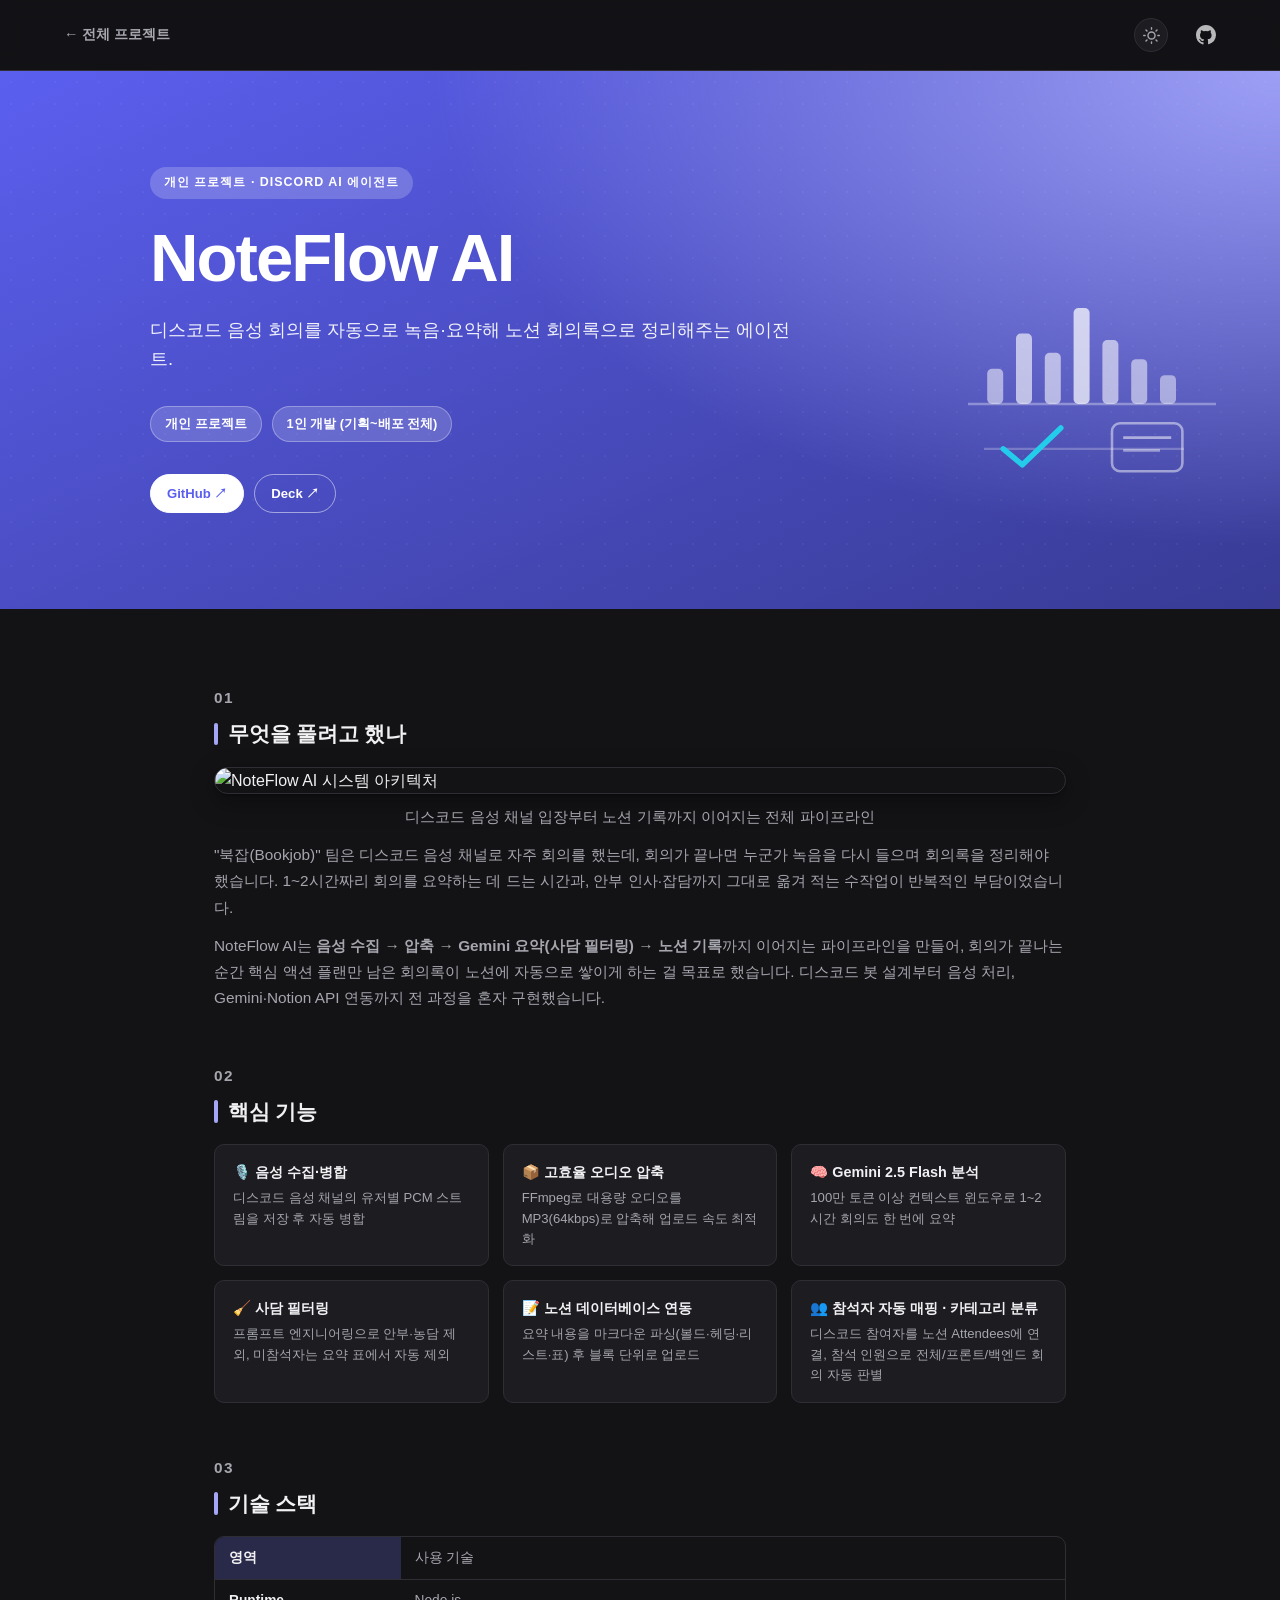
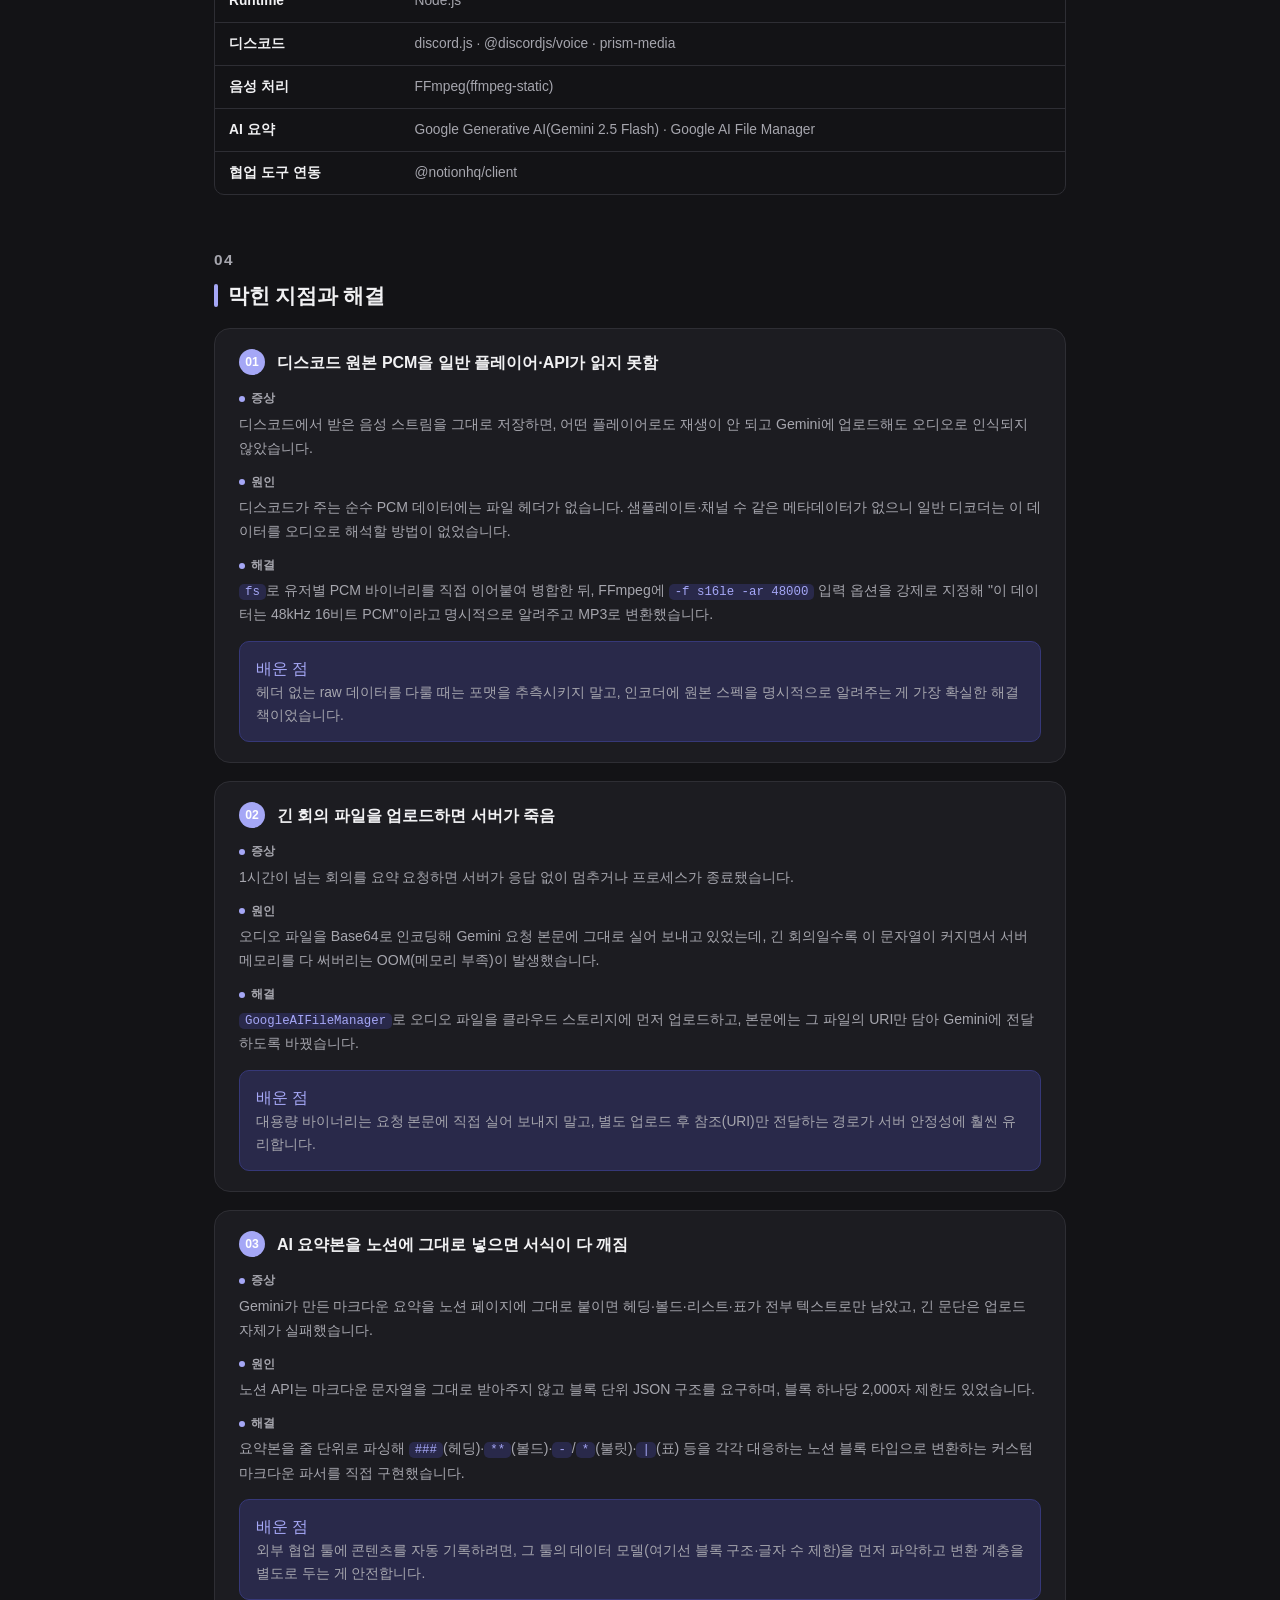
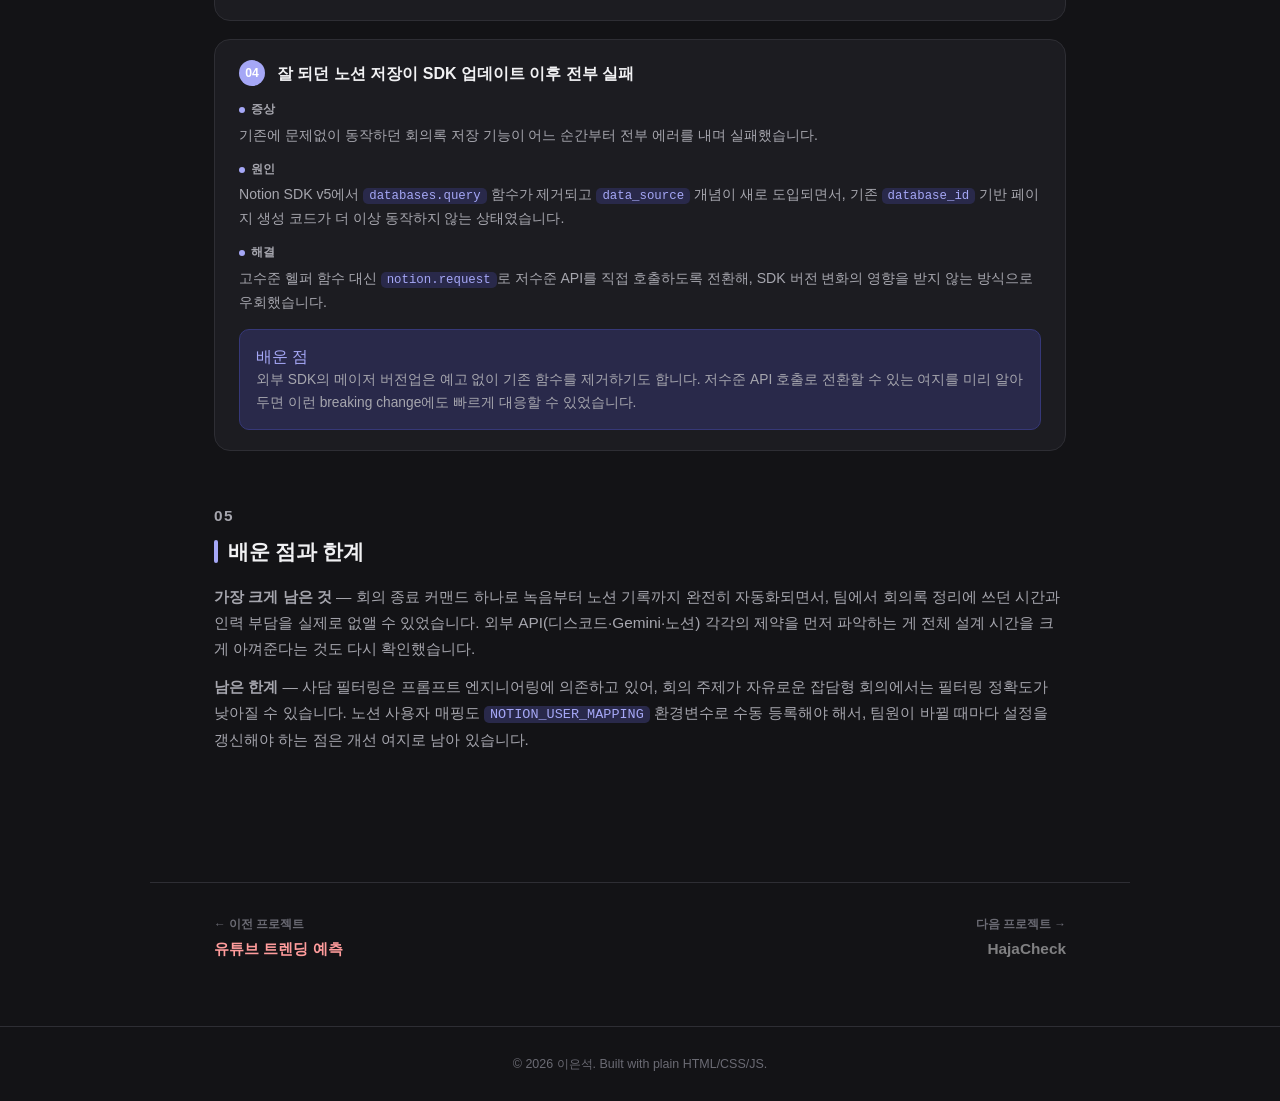
==== projects/bj-meeting-agent.html @ 5c8ca01c "feat: NoteFlow AI(BJ-Meeting-Agent) 개인 프로젝트 카드·상세페이지 추가 - projects/bj-meeting-agent.html 신규: 문제정의→핵심" ====
<!DOCTYPE html>
<html lang="ko">
<head>
<meta charset="UTF-8">
<meta name="viewport" content="width=device-width, initial-scale=1.0">
<title>NoteFlow AI · 이은석 포트폴리오</title>
<link rel="icon" href="../favicon.ico" sizes="any">
<link rel="icon" type="image/png" sizes="32x32" href="../favicon-32x32.png">
<link rel="apple-touch-icon" href="../apple-touch-icon.png">
<link rel="stylesheet" href="../style.css">
<script>(function(){try{if(localStorage.getItem('theme')!=='light')document.documentElement.setAttribute('data-theme','dark');}catch(e){document.documentElement.setAttribute('data-theme','dark');}})();</script>
</head>
<body style="--proj:#5B5FEF">

<nav class="nav">
  <a href="../index.html#projects" class="nav__back">← 전체 프로젝트</a>
  <div class="nav__links">
    <button class="theme-toggle" id="themeToggle" type="button" aria-label="다크모드 전환">
      <svg class="icon-moon" width="17" height="17" viewBox="0 0 24 24" fill="none" stroke="currentColor" stroke-width="2" stroke-linecap="round" stroke-linejoin="round"><path d="M21 12.79A9 9 0 1 1 11.21 3 7 7 0 0 0 21 12.79z"/></svg>
      <svg class="icon-sun" width="17" height="17" viewBox="0 0 24 24" fill="none" stroke="currentColor" stroke-width="2" stroke-linecap="round" stroke-linejoin="round"><circle cx="12" cy="12" r="5"/><path d="M12 1v2M12 21v2M4.22 4.22l1.42 1.42M18.36 18.36l1.42 1.42M1 12h2M21 12h2M4.22 19.78l1.42-1.42M18.36 5.64l1.42-1.42"/></svg>
    </button>
    <a href="https://github.com/EunSeok-222/BJ-Meeting-Agent" target="_blank" rel="noopener" class="nav__gh" aria-label="GitHub">
      <svg width="20" height="20" viewBox="0 0 16 16" fill="currentColor"><path d="M8 0C3.58 0 0 3.58 0 8a8 8 0 0 0 5.47 7.59c.4.08.55-.17.55-.38l-.01-1.49c-2.01.44-2.43-.97-2.43-.97-.33-.83-.8-1.05-.8-1.05-.66-.45.05-.44.05-.44.73.05 1.11.75 1.11.75.64 1.1 1.68.78 2.09.6.07-.47.25-.78.46-.96-1.6-.18-3.29-.8-3.29-3.56 0-.79.28-1.43.75-1.94-.08-.18-.32-.92.07-1.92 0 0 .61-.2 2 .74a6.9 6.9 0 0 1 3.64 0c1.39-.94 2-.74 2-.74.39 1 .15 1.74.07 1.92.47.51.75 1.15.75 1.94 0 2.77-1.69 3.38-3.3 3.56.26.22.49.66.49 1.33l-.01 1.97c0 .21.15.46.55.38A8 8 0 0 0 16 8c0-4.42-3.58-8-8-8Z"/></svg>
    </a>
  </div>
</nav>

<header class="detail-hero">
  <div class="hero-motion" aria-hidden="true">
    <svg viewBox="0 0 200 200" width="100%" height="100%" fill="none">
      <line x1="30" y1="140" x2="185" y2="140" stroke="rgba(255,255,255,.35)" stroke-width="1.6" class="hm-fade" style="--d:.1s"/>
      <rect x="42" y="118" width="10" height="22" rx="3" fill="rgba(255,255,255,.55)" class="hm-grow" style="--d:.2s"/>
      <rect x="60" y="96" width="10" height="44" rx="3" fill="rgba(255,255,255,.65)" class="hm-grow" style="--d:.35s"/>
      <rect x="78" y="108" width="10" height="32" rx="3" fill="rgba(255,255,255,.6)" class="hm-grow" style="--d:.5s"/>
      <rect x="96" y="80" width="10" height="60" rx="3" fill="rgba(255,255,255,.75)" class="hm-grow" style="--d:.65s"/>
      <rect x="114" y="100" width="10" height="40" rx="3" fill="rgba(255,255,255,.6)" class="hm-grow" style="--d:.8s"/>
      <rect x="132" y="112" width="10" height="28" rx="3" fill="rgba(255,255,255,.55)" class="hm-grow" style="--d:.95s"/>
      <rect x="150" y="122" width="10" height="18" rx="3" fill="rgba(255,255,255,.5)" class="hm-grow" style="--d:1.1s"/>
      <path d="M40,168 L165,168" stroke="rgba(255,255,255,.25)" stroke-width="1.4" class="hm-draw" style="--len:130;--d:1.5s"/>
      <path d="M52,168 L64,178 L88,155" stroke="#22D3EE" stroke-width="3.4" stroke-linecap="round" stroke-linejoin="round" fill="none" class="hm-draw" style="--len:70;--d:1.9s"/>
      <rect x="120" y="152" width="44" height="30" rx="5" stroke="rgba(255,255,255,.5)" stroke-width="1.6" class="hm-pop" style="--d:2.4s"/>
      <line x1="127" y1="161" x2="157" y2="161" stroke="rgba(255,255,255,.55)" stroke-width="1.6" class="hm-pop" style="--d:2.6s"/>
      <line x1="127" y1="169" x2="150" y2="169" stroke="rgba(255,255,255,.45)" stroke-width="1.6" class="hm-pop" style="--d:2.8s"/>
    </svg>
  </div>
  <div class="detail-hero__inner">
    <span class="detail-hero__tag">개인 프로젝트 · Discord AI 에이전트</span>
    <h1 class="detail-hero__title">NoteFlow AI</h1>
    <p class="detail-hero__lead">디스코드 음성 회의를 자동으로 녹음·요약해 노션 회의록으로 정리해주는 에이전트.</p>
    <div class="detail-hero__meta">
      <span class="meta-pill">개인 프로젝트</span>
      <span class="meta-pill">1인 개발 (기획~배포 전체)</span>
    </div>
    <div class="detail-hero__links">
      <a href="https://github.com/EunSeok-222/BJ-Meeting-Agent" target="_blank" rel="noopener" class="btn btn--on-hero">GitHub ↗</a>
      <a href="https://eunseok-222.github.io/BJ-Meeting-Agent/presentation/" target="_blank" rel="noopener" class="btn btn--on-hero-ghost">Deck ↗</a>
    </div>
  </div>
</header>

<main class="detail">

  <div class="detail__block">
    <p class="detail__eyebrow">01</p>
    <h2>무엇을 풀려고 했나</h2>
    <img src="https://github.com/user-attachments/assets/795e7672-fcff-4942-98da-d78592d10fd8" alt="NoteFlow AI 시스템 아키텍처" class="shot">
    <p class="shot-caption">디스코드 음성 채널 입장부터 노션 기록까지 이어지는 전체 파이프라인</p>
    <p>"북잡(Bookjob)" 팀은 디스코드 음성 채널로 자주 회의를 했는데, 회의가 끝나면 누군가 녹음을 다시 들으며 회의록을 정리해야 했습니다. 1~2시간짜리 회의를 요약하는 데 드는 시간과, 안부 인사·잡담까지 그대로 옮겨 적는 수작업이 반복적인 부담이었습니다.</p>
    <p>NoteFlow AI는 <strong>음성 수집 → 압축 → Gemini 요약(사담 필터링) → 노션 기록</strong>까지 이어지는 파이프라인을 만들어, 회의가 끝나는 순간 핵심 액션 플랜만 남은 회의록이 노션에 자동으로 쌓이게 하는 걸 목표로 했습니다. 디스코드 봇 설계부터 음성 처리, Gemini·Notion API 연동까지 전 과정을 혼자 구현했습니다.</p>
  </div>

  <div class="detail__block">
    <p class="detail__eyebrow">02</p>
    <h2>핵심 기능</h2>
    <div class="feature-grid">
      <div class="feature-item">
        <div class="f-title">🎙️ 음성 수집·병합</div>
        <div class="f-desc">디스코드 음성 채널의 유저별 PCM 스트림을 저장 후 자동 병합</div>
      </div>
      <div class="feature-item">
        <div class="f-title">📦 고효율 오디오 압축</div>
        <div class="f-desc">FFmpeg로 대용량 오디오를 MP3(64kbps)로 압축해 업로드 속도 최적화</div>
      </div>
      <div class="feature-item">
        <div class="f-title">🧠 Gemini 2.5 Flash 분석</div>
        <div class="f-desc">100만 토큰 이상 컨텍스트 윈도우로 1~2시간 회의도 한 번에 요약</div>
      </div>
      <div class="feature-item">
        <div class="f-title">🧹 사담 필터링</div>
        <div class="f-desc">프롬프트 엔지니어링으로 안부·농담 제외, 미참석자는 요약 표에서 자동 제외</div>
      </div>
      <div class="feature-item">
        <div class="f-title">📝 노션 데이터베이스 연동</div>
        <div class="f-desc">요약 내용을 마크다운 파싱(볼드·헤딩·리스트·표) 후 블록 단위로 업로드</div>
      </div>
      <div class="feature-item">
        <div class="f-title">👥 참석자 자동 매핑 · 카테고리 분류</div>
        <div class="f-desc">디스코드 참여자를 노션 Attendees에 연결, 참석 인원으로 전체/프론트/백엔드 회의 자동 판별</div>
      </div>
    </div>
  </div>

  <div class="detail__block">
    <p class="detail__eyebrow">03</p>
    <h2>기술 스택</h2>
    <div class="detail-table-wrap">
      <table class="detail-table">
        <tr><th>영역</th><td>사용 기술</td></tr>
        <tr><td>Runtime</td><td>Node.js</td></tr>
        <tr><td>디스코드</td><td>discord.js · @discordjs/voice · prism-media</td></tr>
        <tr><td>음성 처리</td><td>FFmpeg(ffmpeg-static)</td></tr>
        <tr><td>AI 요약</td><td>Google Generative AI(Gemini 2.5 Flash) · Google AI File Manager</td></tr>
        <tr><td>협업 도구 연동</td><td>@notionhq/client</td></tr>
      </table>
    </div>
  </div>

  <div class="detail__block">
    <p class="detail__eyebrow">04</p>
    <h2>막힌 지점과 해결</h2>
    <div class="tc2-list">
      <div class="tc2-card">
        <div class="tc2-head"><span class="tc2-num">01</span><span class="tc2-title">디스코드 원본 PCM을 일반 플레이어·API가 읽지 못함</span></div>
        <div class="tc2-sec">
          <div class="tc2-label">증상</div>
          <p>디스코드에서 받은 음성 스트림을 그대로 저장하면, 어떤 플레이어로도 재생이 안 되고 Gemini에 업로드해도 오디오로 인식되지 않았습니다.</p>
        </div>
        <div class="tc2-sec">
          <div class="tc2-label">원인</div>
          <p>디스코드가 주는 순수 PCM 데이터에는 파일 헤더가 없습니다. 샘플레이트·채널 수 같은 메타데이터가 없으니 일반 디코더는 이 데이터를 오디오로 해석할 방법이 없었습니다.</p>
        </div>
        <div class="tc2-sec">
          <div class="tc2-label">해결</div>
          <p><code>fs</code>로 유저별 PCM 바이너리를 직접 이어붙여 병합한 뒤, FFmpeg에 <code>-f s16le -ar 48000</code> 입력 옵션을 강제로 지정해 "이 데이터는 48kHz 16비트 PCM"이라고 명시적으로 알려주고 MP3로 변환했습니다.</p>
        </div>
        <div class="tc2-learned">
          <div class="tc2-label">배운 점</div>
          <p>헤더 없는 raw 데이터를 다룰 때는 포맷을 추측시키지 말고, 인코더에 원본 스펙을 명시적으로 알려주는 게 가장 확실한 해결책이었습니다.</p>
        </div>
      </div>

      <div class="tc2-card">
        <div class="tc2-head"><span class="tc2-num">02</span><span class="tc2-title">긴 회의 파일을 업로드하면 서버가 죽음</span></div>
        <div class="tc2-sec">
          <div class="tc2-label">증상</div>
          <p>1시간이 넘는 회의를 요약 요청하면 서버가 응답 없이 멈추거나 프로세스가 종료됐습니다.</p>
        </div>
        <div class="tc2-sec">
          <div class="tc2-label">원인</div>
          <p>오디오 파일을 Base64로 인코딩해 Gemini 요청 본문에 그대로 실어 보내고 있었는데, 긴 회의일수록 이 문자열이 커지면서 서버 메모리를 다 써버리는 OOM(메모리 부족)이 발생했습니다.</p>
        </div>
        <div class="tc2-sec">
          <div class="tc2-label">해결</div>
          <p><code>GoogleAIFileManager</code>로 오디오 파일을 클라우드 스토리지에 먼저 업로드하고, 본문에는 그 파일의 URI만 담아 Gemini에 전달하도록 바꿨습니다.</p>
        </div>
        <div class="tc2-learned">
          <div class="tc2-label">배운 점</div>
          <p>대용량 바이너리는 요청 본문에 직접 실어 보내지 말고, 별도 업로드 후 참조(URI)만 전달하는 경로가 서버 안정성에 훨씬 유리합니다.</p>
        </div>
      </div>

      <div class="tc2-card">
        <div class="tc2-head"><span class="tc2-num">03</span><span class="tc2-title">AI 요약본을 노션에 그대로 넣으면 서식이 다 깨짐</span></div>
        <div class="tc2-sec">
          <div class="tc2-label">증상</div>
          <p>Gemini가 만든 마크다운 요약을 노션 페이지에 그대로 붙이면 헤딩·볼드·리스트·표가 전부 텍스트로만 남았고, 긴 문단은 업로드 자체가 실패했습니다.</p>
        </div>
        <div class="tc2-sec">
          <div class="tc2-label">원인</div>
          <p>노션 API는 마크다운 문자열을 그대로 받아주지 않고 블록 단위 JSON 구조를 요구하며, 블록 하나당 2,000자 제한도 있었습니다.</p>
        </div>
        <div class="tc2-sec">
          <div class="tc2-label">해결</div>
          <p>요약본을 줄 단위로 파싱해 <code>###</code>(헤딩)·<code>**</code>(볼드)·<code>-</code>/<code>*</code>(불릿)·<code>|</code>(표) 등을 각각 대응하는 노션 블록 타입으로 변환하는 커스텀 마크다운 파서를 직접 구현했습니다.</p>
        </div>
        <div class="tc2-learned">
          <div class="tc2-label">배운 점</div>
          <p>외부 협업 툴에 콘텐츠를 자동 기록하려면, 그 툴의 데이터 모델(여기선 블록 구조·글자 수 제한)을 먼저 파악하고 변환 계층을 별도로 두는 게 안전합니다.</p>
        </div>
      </div>

      <div class="tc2-card">
        <div class="tc2-head"><span class="tc2-num">04</span><span class="tc2-title">잘 되던 노션 저장이 SDK 업데이트 이후 전부 실패</span></div>
        <div class="tc2-sec">
          <div class="tc2-label">증상</div>
          <p>기존에 문제없이 동작하던 회의록 저장 기능이 어느 순간부터 전부 에러를 내며 실패했습니다.</p>
        </div>
        <div class="tc2-sec">
          <div class="tc2-label">원인</div>
          <p>Notion SDK v5에서 <code>databases.query</code> 함수가 제거되고 <code>data_source</code> 개념이 새로 도입되면서, 기존 <code>database_id</code> 기반 페이지 생성 코드가 더 이상 동작하지 않는 상태였습니다.</p>
        </div>
        <div class="tc2-sec">
          <div class="tc2-label">해결</div>
          <p>고수준 헬퍼 함수 대신 <code>notion.request</code>로 저수준 API를 직접 호출하도록 전환해, SDK 버전 변화의 영향을 받지 않는 방식으로 우회했습니다.</p>
        </div>
        <div class="tc2-learned">
          <div class="tc2-label">배운 점</div>
          <p>외부 SDK의 메이저 버전업은 예고 없이 기존 함수를 제거하기도 합니다. 저수준 API 호출로 전환할 수 있는 여지를 미리 알아두면 이런 breaking change에도 빠르게 대응할 수 있었습니다.</p>
        </div>
      </div>
    </div>
  </div>

  <div class="detail__block">
    <p class="detail__eyebrow">05</p>
    <h2>배운 점과 한계</h2>
    <p><strong>가장 크게 남은 것</strong> — 회의 종료 커맨드 하나로 녹음부터 노션 기록까지 완전히 자동화되면서, 팀에서 회의록 정리에 쓰던 시간과 인력 부담을 실제로 없앨 수 있었습니다. 외부 API(디스코드·Gemini·노션) 각각의 제약을 먼저 파악하는 게 전체 설계 시간을 크게 아껴준다는 것도 다시 확인했습니다.</p>
    <p><strong>남은 한계</strong> — 사담 필터링은 프롬프트 엔지니어링에 의존하고 있어, 회의 주제가 자유로운 잡담형 회의에서는 필터링 정확도가 낮아질 수 있습니다. 노션 사용자 매핑도 <code>NOTION_USER_MAPPING</code> 환경변수로 수동 등록해야 해서, 팀원이 바뀔 때마다 설정을 갱신해야 하는 점은 개선 여지로 남아 있습니다.</p>
  </div>

</main>

<nav class="detail-nav">
  <a href="youtube-trend.html" class="detail-nav__side" style="--proj:#FF4B4B">
    <span class="detail-nav__label">← 이전 프로젝트</span>
    <span class="detail-nav__title">유튜브 트렌딩 예측</span>
  </a>
  <a href="hajacheck.html" class="detail-nav__side next" style="--proj:#18181B">
    <span class="detail-nav__label">다음 프로젝트 →</span>
    <span class="detail-nav__title">HajaCheck</span>
  </a>
</nav>

<footer class="footer">
  <p>© 2026 이은석. Built with plain HTML/CSS/JS.</p>
</footer>

<script src="../script.js"></script>
</body>
</html>
---- style.css ----
@import url('https://fonts.googleapis.com/css2?family=Pretendard:wght@400;500;600;700;800;900&display=swap');

:root {
  --bg: #FAFAFA;
  --panel: #FFFFFF;
  --border: #E4E4E7;
  --ink: #18181B;
  --ink-soft: #52525B;
  --ink-faint: #A1A1AA;
  --accent: #3B5BFF;
  --accent-hover: #2A45DB;
  --accent-soft: #EEF1FF;
  --chip-bg: #F1F1F3;
  --nav-bg: rgba(250,250,250,.82);
  --radius-lg: 20px;
  --radius-md: 16px;
  --radius-sm: 10px;
  --shadow: 0 1px 2px rgba(24,24,27,.04), 0 8px 24px rgba(24,24,27,.05);
}

:root[data-theme="dark"] {
  --bg: #131316;
  --panel: #1C1C21;
  --border: #2E2E34;
  --ink: #F1F1F3;
  --ink-soft: #A6A6AE;
  --ink-faint: #6B6B74;
  --accent: #7C93FF;
  --accent-hover: #94A6FF;
  --accent-soft: #22273F;
  --chip-bg: #26262D;
  --nav-bg: rgba(19,19,22,.82);
  --shadow: 0 1px 2px rgba(0,0,0,.3), 0 8px 24px rgba(0,0,0,.35);
}

* { box-sizing: border-box; margin: 0; padding: 0; }

html { scroll-behavior: smooth; }

body {
  background: var(--bg);
  color: var(--ink);
  font-family: 'Pretendard', -apple-system, BlinkMacSystemFont, 'Segoe UI', sans-serif;
  line-height: 1.6;
  -webkit-font-smoothing: antialiased;
  --proj-text: var(--proj, var(--accent));
  --proj-tint-bg: color-mix(in srgb, var(--proj, var(--accent)) 8%, white);
  --proj-tint-border: color-mix(in srgb, var(--proj, var(--accent)) 22%, white);
}
:root[data-theme="dark"] body {
  --proj-text: color-mix(in srgb, var(--proj, var(--accent)) 55%, white);
  --proj-tint-bg: color-mix(in srgb, var(--proj, var(--accent)) 20%, var(--panel));
  --proj-tint-border: color-mix(in srgb, var(--proj, var(--accent)) 42%, var(--panel));
}

a { color: inherit; text-decoration: none; }

/* ── Nav ── */
.nav {
  position: sticky; top: 0; z-index: 50;
  display: flex; align-items: center; justify-content: space-between;
  padding: 18px clamp(20px, 6vw, 64px);
  background: var(--nav-bg);
  backdrop-filter: blur(10px);
  border-bottom: 1px solid var(--border);
}
.nav__brand { font-weight: 700; font-size: 1.05rem; letter-spacing: -0.01em; display: flex; align-items: center; gap: 8px; }
.nav__brand::before { content: ''; width: 8px; height: 8px; border-radius: 50%; background: var(--accent); display: inline-block; }
.nav__links { display: flex; align-items: center; gap: 28px; }
.nav__links a:not(.nav__gh) { font-size: .92rem; color: var(--ink-soft); font-weight: 500; transition: color .15s; }
.nav__links a:not(.nav__gh):hover { color: var(--accent); }
.nav__gh { display: flex; color: var(--ink); opacity: .75; transition: opacity .15s, color .15s; }
.theme-toggle {
  display: flex; align-items: center; justify-content: center;
  width: 34px; height: 34px; border-radius: 50%;
  border: 1px solid var(--border); background: var(--panel); color: var(--ink-soft);
  cursor: pointer; transition: background .15s, color .15s, border-color .15s;
}
.theme-toggle:hover { color: var(--accent); border-color: var(--accent); }
.theme-toggle .icon-moon { display: block; }
.theme-toggle .icon-sun { display: none; }
:root[data-theme="dark"] .theme-toggle .icon-moon { display: none; }
:root[data-theme="dark"] .theme-toggle .icon-sun { display: block; }
.nav__gh:hover { opacity: 1; color: var(--accent); }
.nav__back { display: flex; align-items: center; gap: 6px; font-size: .9rem; font-weight: 600; color: var(--ink-soft); transition: color .15s; }
.nav__back:hover { color: var(--proj-text); }

/* ── Hero ── */
.hero {
  max-width: 1200px;
  margin: 0 auto;
  padding: clamp(64px, 12vw, 128px) clamp(20px, 6vw, 64px) 72px;
}
.hero__eyebrow {
  font-size: .82rem; font-weight: 700; letter-spacing: .14em; text-transform: uppercase;
  color: var(--accent); margin-bottom: 18px;
}
.hero__title {
  font-size: clamp(2.2rem, 6vw, 3.6rem);
  font-weight: 900; letter-spacing: -0.03em; line-height: 1.18;
  margin-bottom: 26px;
}
.hero__title .accent { color: var(--accent); }
.hero__lead {
  font-size: clamp(.98rem, 1.6vw, 1.08rem);
  color: var(--ink-soft);
  max-width: 640px;
  margin-bottom: 28px;
}

.badge {
  display: inline-flex; align-items: center;
  font-size: .84rem; font-weight: 700;
  padding: 7px 14px; border-radius: 999px;
  border: 1px solid var(--accent-soft);
  background: var(--accent-soft);
  color: var(--accent-hover);
  margin-right: 8px; margin-bottom: 8px;
}

.hero__badges { margin-bottom: 22px; }

/* ── Stat bar ── */
.stats-bar {
  max-width: 1200px;
  margin: 0 auto;
  padding: 0 clamp(20px, 6vw, 64px) 64px;
  display: grid;
  grid-template-columns: repeat(auto-fit, minmax(160px, 1fr));
  border-top: 1px solid var(--border);
}
.stats-bar__item {
  padding: 22px 20px 0 0;
  border-left: 1px solid var(--border);
  padding-left: 20px;
}
.stats-bar__item:first-child { border-left: none; padding-left: 0; }
.stats-bar__num { font-size: clamp(1.5rem, 3vw, 1.9rem); font-weight: 900; letter-spacing: -0.02em; color: var(--ink); }
.stats-bar__label { font-size: .82rem; color: var(--ink-soft); margin-top: 2px; }

/* ── Categorized tech stack (About) ── */
.stack-groups { display: flex; flex-direction: column; gap: 18px; }
.stack-group { display: flex; gap: 18px; align-items: baseline; flex-wrap: wrap; }
.stack-group__label {
  flex: 0 0 120px;
  font-size: .84rem; font-weight: 700; color: var(--ink);
}
.stack-group__chips { display: flex; flex-wrap: wrap; gap: 8px; flex: 1; }

.hero__stack { display: flex; flex-wrap: wrap; gap: 8px; }
.chip {
  font-size: .8rem; font-weight: 500; color: var(--ink-soft);
  padding: 6px 12px; border-radius: 999px;
  background: var(--chip-bg); border: 1px solid transparent;
  transition: background .15s, color .15s;
}
.chip:hover { background: var(--accent-soft); color: var(--accent-hover); }
.chip--sm { font-size: .74rem; padding: 5px 10px; }

/* ── Sections ── */
.section {
  max-width: 1200px;
  margin: 0 auto;
  padding: 56px clamp(20px, 6vw, 64px);
}
.section__title {
  font-size: clamp(1.5rem, 3vw, 1.9rem);
  font-weight: 800; letter-spacing: -0.02em;
  margin-bottom: 10px;
  position: relative; padding-left: 16px;
}
.section__title::before {
  content: ''; position: absolute; left: 0; top: .18em; bottom: .18em;
  width: 4px; border-radius: 4px; background: var(--accent);
}
.section__desc {
  color: var(--ink-soft); font-size: .96rem;
  max-width: 620px; margin-bottom: 32px;
}

/* ── Project flip cards (index) ── */
.cards {
  display: grid;
  grid-template-columns: repeat(auto-fit, minmax(280px, 1fr));
  gap: 22px;
}

.card-tilt {
  --proj: var(--accent);
  perspective: 1200px;
  opacity: 0; transform: translateY(14px);
  transition: opacity .5s ease, transform .5s ease;
}
.card-tilt.is-visible { opacity: 1; transform: translateY(0); }
.card-tilt.is-opening { visibility: hidden; }

.card-flip {
  position: relative;
  height: 380px;
  cursor: pointer;
  border-radius: var(--radius-md);
  overflow: hidden;
  border: 1px solid var(--border);
  transform: rotateX(var(--ry, 0deg)) rotateY(var(--rx, 0deg));
  transition: transform .15s ease-out, box-shadow .2s ease;
  box-shadow: var(--shadow);
  display: flex; flex-direction: column; justify-content: space-between;
  padding: 18px 20px;
  color: #fff;
  background: color-mix(in srgb, var(--proj) 30%, black);
}
.card-flip:hover, .card-flip:focus-visible {
  transform: rotateX(var(--ry, 0deg)) rotateY(var(--rx, 0deg)) translateY(-10px) scale(1.03);
  border-color: color-mix(in srgb, var(--proj) 60%, transparent);
  box-shadow: 0 10px 20px color-mix(in srgb, var(--proj) 26%, transparent), 0 32px 56px color-mix(in srgb, var(--proj) 24%, transparent);
  outline: none;
}
:root[data-theme="dark"] .card-flip:hover,
:root[data-theme="dark"] .card-flip:focus-visible {
  border-color: color-mix(in srgb, var(--proj) 55%, white);
  box-shadow: 0 10px 24px color-mix(in srgb, var(--proj) 45%, white 15%), 0 32px 64px color-mix(in srgb, var(--proj) 35%, white 10%);
}
.card-flip .front-img {
  position: absolute; inset: 0;
  background-size: cover; background-position: center;
  transition: transform .5s ease;
  z-index: 0;
}
.card-flip:hover .front-img { transform: scale(1.06); }
.card-flip::before {
  content: '';
  position: absolute; inset: 0;
  background: linear-gradient(190deg, color-mix(in srgb, var(--proj) 55%, transparent) 0%, rgba(0,0,0,.15) 45%, rgba(0,0,0,.78) 100%);
  z-index: 1;
}
.card-flip > * { position: relative; z-index: 2; }

.card__tag {
  align-self: flex-end;
  font-size: .72rem; font-weight: 700; letter-spacing: .04em;
  background: rgba(255,255,255,.22);
  padding: 4px 10px; border-radius: 999px;
  backdrop-filter: blur(4px);
}
.card__role-badge {
  position: absolute; left: 20px; top: 18px; z-index: 2;
  font-size: .68rem; font-weight: 600;
  background: rgba(0,0,0,.4);
  color: #fff;
  padding: 4px 10px; border-radius: 999px;
  backdrop-filter: blur(4px);
}
.card-face__bottom h3 { font-size: 1.3rem; font-weight: 800; letter-spacing: -0.01em; margin-bottom: 4px; }
.card-face__bottom p { font-size: .84rem; opacity: .92; line-height: 1.5; }
.card-flip__hint {
  position: absolute; bottom: 14px; right: 16px; z-index: 2;
  font-size: .7rem; font-weight: 600; color: rgba(255,255,255,.85);
  display: flex; align-items: center; gap: 4px;
  opacity: 0; transform: translateY(4px);
  transition: opacity .2s ease, transform .2s ease;
}
.card-flip:hover .card-flip__hint { opacity: 1; transform: translateY(0); }

/* ── Lightbox (card "pulled off the shelf") ── */
.lightbox {
  position: fixed; inset: 0; z-index: 300;
  display: flex; align-items: center; justify-content: center;
  padding: 24px;
  visibility: hidden;
}
.lightbox.is-open { visibility: visible; }
.lightbox__backdrop {
  position: absolute; inset: 0;
  background: rgba(24,24,27,.6);
  backdrop-filter: blur(0px);
  opacity: 0; transition: opacity .45s ease, backdrop-filter .5s ease;
}
.lightbox.is-open .lightbox__backdrop { opacity: 1; backdrop-filter: blur(5px); }

.lightbox__panel {
  position: relative;
  width: min(760px, 100%);
  max-height: 88vh;
  overflow-y: auto;
  background: var(--panel);
  border-radius: 24px;
  box-shadow: 0 30px 80px rgba(0,0,0,.35);
  opacity: 0;
  transition: transform .55s cubic-bezier(.34,1.56,.64,1), opacity .35s ease;
}
.lightbox.is-open .lightbox__panel { opacity: 1; }

.lightbox__close {
  position: absolute; top: 14px; right: 14px; z-index: 3;
  width: 34px; height: 34px; border-radius: 50%;
  background: rgba(0,0,0,.4); color: #fff; border: none;
  font-size: 15px; cursor: pointer;
  display: flex; align-items: center; justify-content: center;
  transition: background .15s;
}
.lightbox__close:hover { background: rgba(0,0,0,.6); }

.lightbox__imgwrap {
  position: relative; height: 300px;
  overflow: hidden; border-radius: 24px 24px 0 0;
  background: #111;
}
@keyframes lbImgSettle {
  from { clip-path: inset(0 0 0 0); filter: brightness(1.5) saturate(1.3); }
  60%  { filter: brightness(1.05) saturate(1.05); }
  to   { filter: brightness(1) saturate(1); }
}
.lightbox.is-open .lightbox__imgwrap { animation: lbImgSettle .7s ease-out .05s backwards; }
@keyframes lbImgZoom {
  from { transform: scale(1.18); }
  to   { transform: scale(1); }
}
.lightbox.is-open .lightbox__img { animation: lbImgZoom .8s cubic-bezier(.22,.8,.25,1) backwards; }
.lightbox__img {
  position: absolute; inset: -24px;
  background-size: cover; background-position: center;
  transition: transform .12s ease-out;
}
.lightbox__img-overlay {
  position: absolute; inset: 0;
  background: linear-gradient(190deg, color-mix(in srgb, var(--proj) 45%, transparent) 0%, rgba(0,0,0,.1) 40%, rgba(0,0,0,.75) 100%);
  display: flex; flex-direction: column; justify-content: flex-end;
  padding: 20px 26px; color: #fff;
}
.lightbox__img-overlay h3 { font-size: 1.6rem; font-weight: 800; letter-spacing: -0.01em; margin: 6px 0 3px; }
.lightbox__img-overlay p { font-size: .9rem; opacity: .92; }

@keyframes lbRise {
  from { opacity: 0; transform: translateY(14px); }
  to   { opacity: 1; transform: translateY(0); }
}
.lightbox__img-overlay > * { opacity: 0; }
.lightbox.is-open .lightbox__img-overlay > * {
  animation: lbRise .5s cubic-bezier(.2,.7,.2,1) forwards;
}
.lightbox.is-open .lightbox__img-overlay > *:nth-child(1) { animation-delay: .18s; }
.lightbox.is-open .lightbox__img-overlay > *:nth-child(2) { animation-delay: .24s; }
.lightbox.is-open .lightbox__img-overlay > *:nth-child(3) { animation-delay: .3s; }

.lightbox__body { padding: 24px 28px 30px; display: flex; flex-direction: column; gap: 14px; }
.lightbox__body > * { opacity: 0; }
.lightbox.is-open .lightbox__body > * {
  animation: lbRise .5s cubic-bezier(.2,.7,.2,1) forwards;
}
.lightbox.is-open .lightbox__body > *:nth-child(1) { animation-delay: .32s; }
.lightbox.is-open .lightbox__body > *:nth-child(2) { animation-delay: .37s; }
.lightbox.is-open .lightbox__body > *:nth-child(3) { animation-delay: .42s; }
.lightbox.is-open .lightbox__body > *:nth-child(4) { animation-delay: .47s; }
.lightbox.is-open .lightbox__body > *:nth-child(5) { animation-delay: .52s; }
.lightbox__body .detail-hero__meta { display: flex; flex-wrap: wrap; gap: 8px; }
.lightbox__body .meta-pill {
  font-size: .78rem; font-weight: 600; color: var(--ink-soft);
  background: var(--chip-bg); border: 1px solid var(--border);
  padding: 6px 12px; border-radius: 999px;
}
.lightbox__body .lightbox__desc { font-size: .92rem; color: var(--ink-soft); line-height: 1.7; }
.lightbox__body .card__role-line { font-size: .9rem; color: var(--ink-soft); line-height: 1.6; }
.lightbox__body .card__role-line strong { color: var(--ink); }
.lightbox__body .card__stack { display: flex; flex-wrap: wrap; gap: 6px; }
.lightbox__body .btn--primary {
  align-self: flex-start; margin-top: 4px;
  background: color-mix(in srgb, var(--proj) 80%, black 8%);
  border-color: color-mix(in srgb, var(--proj) 80%, black 8%);
  color: #fff;
}
.lightbox__body .btn--primary:hover {
  background: color-mix(in srgb, var(--proj) 65%, black 20%);
  border-color: color-mix(in srgb, var(--proj) 65%, black 20%);
}

@media (max-width: 640px) {
  .lightbox__imgwrap { height: 200px; }
  .lightbox__body { padding: 20px; }
}

/* ── Buttons ── */
.btn {
  display: inline-flex; align-items: center; justify-content: center;
  font-size: .82rem; font-weight: 600;
  padding: 8px 16px; border-radius: 999px;
  cursor: pointer; border: 1px solid transparent;
  transition: background .15s, border-color .15s, color .15s;
}
.btn--ghost {
  border-color: var(--border); color: var(--ink);
  background: transparent;
}
.btn--ghost:hover { background: var(--accent); color: #fff; border-color: var(--accent); }

.btn--primary {
  background: var(--accent); color: #fff; border-color: var(--accent);
}
.btn--primary:hover { background: var(--accent-hover); border-color: var(--accent-hover); }

/* ── Contact ── */
.section--contact { text-align: center; padding-bottom: 100px; }
.section--contact .section__desc { margin-left: auto; margin-right: auto; }
.contact__cta {
  font-size: clamp(1.5rem, 4vw, 2.3rem);
  font-weight: 900; letter-spacing: -0.02em; line-height: 1.35;
  max-width: 600px; margin: 0 auto 14px;
}
.contact__cta .accent { color: var(--accent); }
.contact__email {
  display: inline-block; font-size: clamp(1.3rem, 4vw, 1.9rem);
  font-weight: 800; letter-spacing: -0.02em;
  padding-bottom: 4px; border-bottom: 2px solid var(--accent);
  margin-bottom: 24px; transition: color .15s;
}
.contact__email:hover { color: var(--accent); }
.contact__actions {
  display: flex; justify-content: center; flex-wrap: wrap; gap: 10px;
}
.btn--copy {
  border: 1px solid var(--border); background: var(--panel); color: var(--ink-soft);
}
.btn--copy:hover { border-color: var(--accent); color: var(--accent); }
.btn--copy.is-copied { color: #16A34A; border-color: #16A34A; }

/* ── Footer ── */
.footer {
  text-align: center; padding: 28px;
  font-size: .78rem; color: var(--ink-faint);
  border-top: 1px solid var(--border);
}

/* ══════════════════════════════════════════════
   Project detail pages
   ══════════════════════════════════════════════ */

.detail-hero {
  position: relative;
  padding: clamp(56px, 10vw, 96px) clamp(20px, 6vw, 64px) clamp(64px, 9vw, 96px);
  background:
    radial-gradient(120% 160% at 100% 0%, color-mix(in srgb, var(--proj) 60%, white) 0%, transparent 55%),
    linear-gradient(155deg, var(--proj) 0%, color-mix(in srgb, var(--proj) 62%, black) 100%);
  color: #fff;
  overflow: hidden;
}
.detail-hero::after {
  content: '';
  position: absolute; inset: 0;
  background-image: radial-gradient(rgba(255,255,255,.3) 1px, transparent 1px);
  background-size: 22px 22px;
  opacity: .15; pointer-events: none;
}
.detail-hero__inner { max-width: 980px; margin: 0 auto; position: relative; z-index: 1; }

/* ── 히어로 모션 유틸 (프로젝트별 SVG 연출에서 재사용) ── */
.hero-motion {
  position: absolute; top: 50%; right: clamp(-40px, 4vw, 40px);
  transform: translateY(-50%);
  width: clamp(200px, 26vw, 320px); height: clamp(200px, 26vw, 320px);
  z-index: 0; pointer-events: none; opacity: .95;
}
@media (max-width: 860px) { .hero-motion { display: none; } }

@keyframes hmDraw { to { stroke-dashoffset: 0; } }
@keyframes hmFadeIn { to { opacity: 1; } }
@keyframes hmPop { from { opacity: 0; transform: scale(.75); } to { opacity: 1; transform: scale(1); } }
@keyframes hmRise { from { opacity: 0; transform: translateY(14px); } to { opacity: 1; transform: translateY(0); } }
@keyframes hmSweepAttrY { 0% { y: -10px; opacity: 0; } 8% { opacity: .95; } 92% { opacity: .95; } 100% { y: 200px; opacity: 0; } }
@keyframes hmSweepAttrX { 0% { x: -10px; opacity: 0; } 8% { opacity: .95; } 92% { opacity: .95; } 100% { x: 200px; opacity: 0; } }
@keyframes hmBob { 0%, 100% { transform: translateY(0); } 50% { transform: translateY(-8px); } }
@keyframes hmPulse { 0%, 100% { opacity: .5; transform: scale(1); } 50% { opacity: 1; transform: scale(1.06); } }
@keyframes hmGrow { from { transform: scaleY(0); } to { transform: scaleY(1); } }
@keyframes hmDashFlow { to { stroke-dashoffset: -24; } }

.hm-draw { stroke-dasharray: var(--len, 300); stroke-dashoffset: var(--len, 300); animation: hmDraw 1.6s ease forwards; animation-delay: var(--d, 0s); }
.hm-fade { opacity: 0; animation: hmFadeIn .6s ease forwards; animation-delay: var(--d, 0s); }
.hm-pop  { opacity: 0; animation: hmPop .45s cubic-bezier(.34,1.56,.64,1) forwards; animation-delay: var(--d, 0s); }
.hm-rise { opacity: 0; animation: hmRise .6s ease forwards; animation-delay: var(--d, 0s); }
.hm-bob  { animation: hmBob 3.2s ease-in-out infinite; animation-delay: var(--d, 0s); }
.hm-pulse { animation: hmPulse 2.4s ease-in-out infinite; animation-delay: var(--d, 0s); }
.hm-sweep-y { animation: hmSweepAttrY 2.8s ease-in-out infinite; animation-delay: var(--d, 1.4s); }
.hm-sweep-x { animation: hmSweepAttrX 2.8s ease-in-out infinite; animation-delay: var(--d, 1.4s); }
.hm-grow { transform-origin: bottom; animation: hmGrow .7s cubic-bezier(.2,.8,.25,1) forwards; animation-delay: var(--d, 0s); }
.hm-dashflow { stroke-dasharray: 6 6; animation: hmDashFlow 1s linear infinite; }

@keyframes hmMagSweep { 0% { transform: translateY(-30px); opacity: 0; } 10% { opacity: 1; } 90% { opacity: 1; } 100% { transform: translateY(170px); opacity: 0; } }
.hm-mag-sweep { animation: hmMagSweep 3.4s ease-in-out infinite; animation-delay: var(--d, 1.6s); }

@keyframes hmArc { from { stroke-dashoffset: var(--len, 220); } to { stroke-dashoffset: var(--to, 60); } }
.hm-arc { stroke-dasharray: var(--len, 220); stroke-dashoffset: var(--len, 220); animation: hmArc 1.4s cubic-bezier(.2,.8,.25,1) forwards; animation-delay: var(--d, .3s); }
.detail-hero__tag {
  display: inline-block; font-size: .78rem; font-weight: 700; letter-spacing: .08em; text-transform: uppercase;
  background: rgba(255,255,255,.2); padding: 6px 14px; border-radius: 999px; margin-bottom: 22px;
  backdrop-filter: blur(4px);
}
.detail-hero__title {
  font-size: clamp(2.4rem, 7vw, 4.2rem);
  font-weight: 900; letter-spacing: -0.03em; line-height: 1.1;
  margin-bottom: 20px;
}
.detail-hero__lead {
  font-size: clamp(1rem, 1.8vw, 1.15rem);
  opacity: .92; max-width: 640px; margin-bottom: 32px;
}
.detail-hero__meta {
  display: flex; flex-wrap: wrap; gap: 10px; margin-bottom: 32px;
}
.meta-pill {
  font-size: .8rem; font-weight: 600;
  background: rgba(255,255,255,.16); border: 1px solid rgba(255,255,255,.3);
  padding: 7px 14px; border-radius: 999px;
}
.detail-hero__links { display: flex; flex-wrap: wrap; gap: 10px; }
.btn--on-hero {
  background: #fff; color: var(--proj-ink, var(--proj, var(--ink))); border-color: #fff; font-weight: 700;
}
.btn--on-hero:hover { background: rgba(255,255,255,.88); }
.btn--on-hero-ghost {
  background: transparent; color: #fff; border-color: rgba(255,255,255,.5);
}
.btn--on-hero-ghost:hover { background: rgba(255,255,255,.14); border-color: #fff; }

.detail {
  max-width: 980px; margin: 0 auto;
  padding: clamp(48px, 8vw, 76px) clamp(20px, 6vw, 64px);
}
.detail__block { margin-bottom: 52px; }
.detail__block h2 {
  font-size: 1.3rem; font-weight: 800; letter-spacing: -0.01em;
  margin-bottom: 16px;
  display: flex; align-items: center; gap: 10px;
}
.detail__block h2::before {
  content: ''; width: 4px; height: 1.1em; border-radius: 4px;
  background: var(--proj-text);
}
.detail__block p { color: var(--ink-soft); font-size: .96rem; line-height: 1.7; }
.detail__block p + p { margin-top: 12px; }

.detail-list { list-style: none; display: flex; flex-direction: column; gap: 10px; }
.detail-list li {
  font-size: .93rem; color: var(--ink-soft); line-height: 1.6;
  padding-left: 18px; position: relative;
}
.detail-list li::before {
  content: ''; position: absolute; left: 0; top: .6em;
  width: 6px; height: 6px; border-radius: 50%;
  background: var(--proj-text);
}
.detail-list strong { color: var(--ink); }

.feature-grid { display: grid; grid-template-columns: repeat(auto-fit, minmax(220px, 1fr)); gap: 14px; }
.feature-item {
  background: var(--panel); border: 1px solid var(--border); border-radius: var(--radius-sm);
  padding: 16px 18px;
}
.feature-item .f-title { font-size: .9rem; font-weight: 700; margin-bottom: 4px; color: var(--ink); }
.feature-item .f-desc { font-size: .82rem; color: var(--ink-soft); line-height: 1.55; }

.stat-row { display: flex; flex-wrap: wrap; gap: 14px; }
.stat {
  background: var(--proj-tint-bg);
  border: 1px solid var(--proj-tint-border);
  border-radius: var(--radius-sm);
  padding: 16px 20px; min-width: 140px;
}
.stat .s-num { font-size: 1.5rem; font-weight: 900; color: var(--proj-text); letter-spacing: -0.02em; }
.stat .s-label { font-size: .78rem; color: var(--ink-soft); margin-top: 2px; }

.detail-stack { display: flex; flex-wrap: wrap; gap: 8px; }

/* Troubleshooting cards (상황 → 해결 → 교훈) */
.trouble-list { display: flex; flex-direction: column; gap: 14px; }
.trouble-card {
  background: var(--panel); border: 1px solid var(--border); border-radius: var(--radius-sm);
  padding: 16px 20px;
}
.trouble-card .tc-title { font-size: .94rem; font-weight: 700; color: var(--ink); margin-bottom: 8px; }
.trouble-card .tc-row { font-size: .86rem; color: var(--ink-soft); line-height: 1.6; margin-top: 4px; }
.trouble-card .tc-row b { color: var(--proj-text); font-weight: 700; margin-right: 6px; }

/* Narrative detail blocks (번호 섹션 + 증상/원인/해결 + 코드 블록) */
.detail__eyebrow {
  font-size: .78rem; font-weight: 700; letter-spacing: .1em; color: var(--proj-text);
  margin-bottom: 6px;
}

.code-block {
  background: #16161C; color: #E4E4E9; border-radius: var(--radius-sm);
  padding: 14px 16px; overflow-x: auto; margin: 12px 0;
  font-family: 'SF Mono', ui-monospace, Menlo, monospace; font-size: .8rem; line-height: 1.65;
}
.code-block code { background: none; padding: 0; color: inherit; }
:not(pre) > code {
  background: var(--proj-tint-bg);
  color: var(--proj-text); border-radius: 5px; padding: 1px 6px; font-size: .88em;
  font-family: 'SF Mono', ui-monospace, Menlo, monospace;
}

.tc2-list { display: flex; flex-direction: column; gap: 18px; }
.tc2-card {
  background: var(--panel); border: 1px solid var(--border); border-radius: var(--radius-md);
  padding: 20px 24px;
}
.tc2-head { display: flex; align-items: center; gap: 12px; margin-bottom: 14px; }
.tc2-num {
  flex: 0 0 auto; width: 26px; height: 26px; border-radius: 50%;
  background: var(--proj-text); color: #fff;
  font-size: .76rem; font-weight: 800; display: flex; align-items: center; justify-content: center;
}
.tc2-title { font-size: 1rem; font-weight: 700; color: var(--ink); }
.tc2-sec { margin-top: 12px; }
.tc2-sec .tc2-label {
  display: flex; align-items: center; gap: 6px;
  font-size: .76rem; font-weight: 700; color: var(--ink-soft); margin-bottom: 4px;
}
.tc2-sec .tc2-label::before { content: ''; width: 6px; height: 6px; border-radius: 50%; background: var(--proj-text); }
.tc2-sec p { font-size: .88rem; color: var(--ink-soft); line-height: 1.7; }
.tc2-sec p strong { color: var(--ink); }
.tc2-learned {
  margin-top: 14px; padding: 14px 16px; border-radius: var(--radius-sm);
  background: var(--proj-tint-bg);
  border: 1px solid var(--proj-tint-border);
}
.tc2-learned .tc2-label { color: var(--proj-text); }
.tc2-learned .tc2-label::before { display: none; }
.tc2-learned p { font-size: .86rem; color: var(--ink-soft); line-height: 1.65; }
.tc2-learned p strong { color: var(--ink); }

/* Detail-page image gallery */
.shot {
  width: 100%; border-radius: var(--radius-md);
  border: 1px solid var(--border);
  box-shadow: var(--shadow);
  display: block;
  margin-bottom: 10px;
}
.shot-caption { font-size: .78rem; color: var(--ink-faint); text-align: center; margin-bottom: 8px; }
.shot-grid { display: grid; grid-template-columns: repeat(auto-fit, minmax(240px, 1fr)); gap: 16px; }
.shot-grid figure { margin: 0; }
.shot-grid img { width: 100%; border-radius: var(--radius-sm); border: 1px solid var(--border); display: block; }
.shot-grid figcaption { font-size: .78rem; color: var(--ink-faint); text-align: center; margin-top: 6px; }

/* README-style tables */
.detail-table-wrap { overflow-x: auto; border: 1px solid var(--border); border-radius: var(--radius-sm); }
.detail-table { width: 100%; border-collapse: collapse; font-size: .86rem; }
.detail-table th {
  background: var(--proj-tint-bg);
  color: var(--ink); font-weight: 700; text-align: left;
  padding: 10px 14px; white-space: nowrap;
  border-bottom: 1px solid var(--border);
}
.detail-table td {
  padding: 10px 14px; color: var(--ink-soft);
  border-bottom: 1px solid var(--border); vertical-align: top;
}
.detail-table tr:last-child td { border-bottom: none; }
.detail-table td:first-child { color: var(--ink); font-weight: 600; white-space: nowrap; }

.detail-nav {
  display: flex; justify-content: space-between; align-items: center; flex-wrap: wrap; gap: 16px;
  max-width: 980px; margin: 0 auto;
  padding: 32px clamp(20px, 6vw, 64px) 64px;
  border-top: 1px solid var(--border);
}
.detail-nav__side { display: flex; flex-direction: column; gap: 4px; max-width: 45%; }
.detail-nav__side.next { text-align: right; align-items: flex-end; }
.detail-nav__label { font-size: .74rem; color: var(--ink-faint); font-weight: 600; }
.detail-nav__title { font-size: .96rem; font-weight: 700; color: var(--proj, var(--accent)); transition: opacity .15s; }
:root[data-theme="dark"] .detail-nav__title { color: color-mix(in srgb, var(--proj, var(--accent)) 55%, white); }
.detail-nav__side:hover .detail-nav__title { opacity: .75; }

@media (max-width: 640px) {
  .detail-nav { flex-direction: column; align-items: stretch; }
  .detail-nav__side.next { text-align: left; align-items: flex-start; }
}
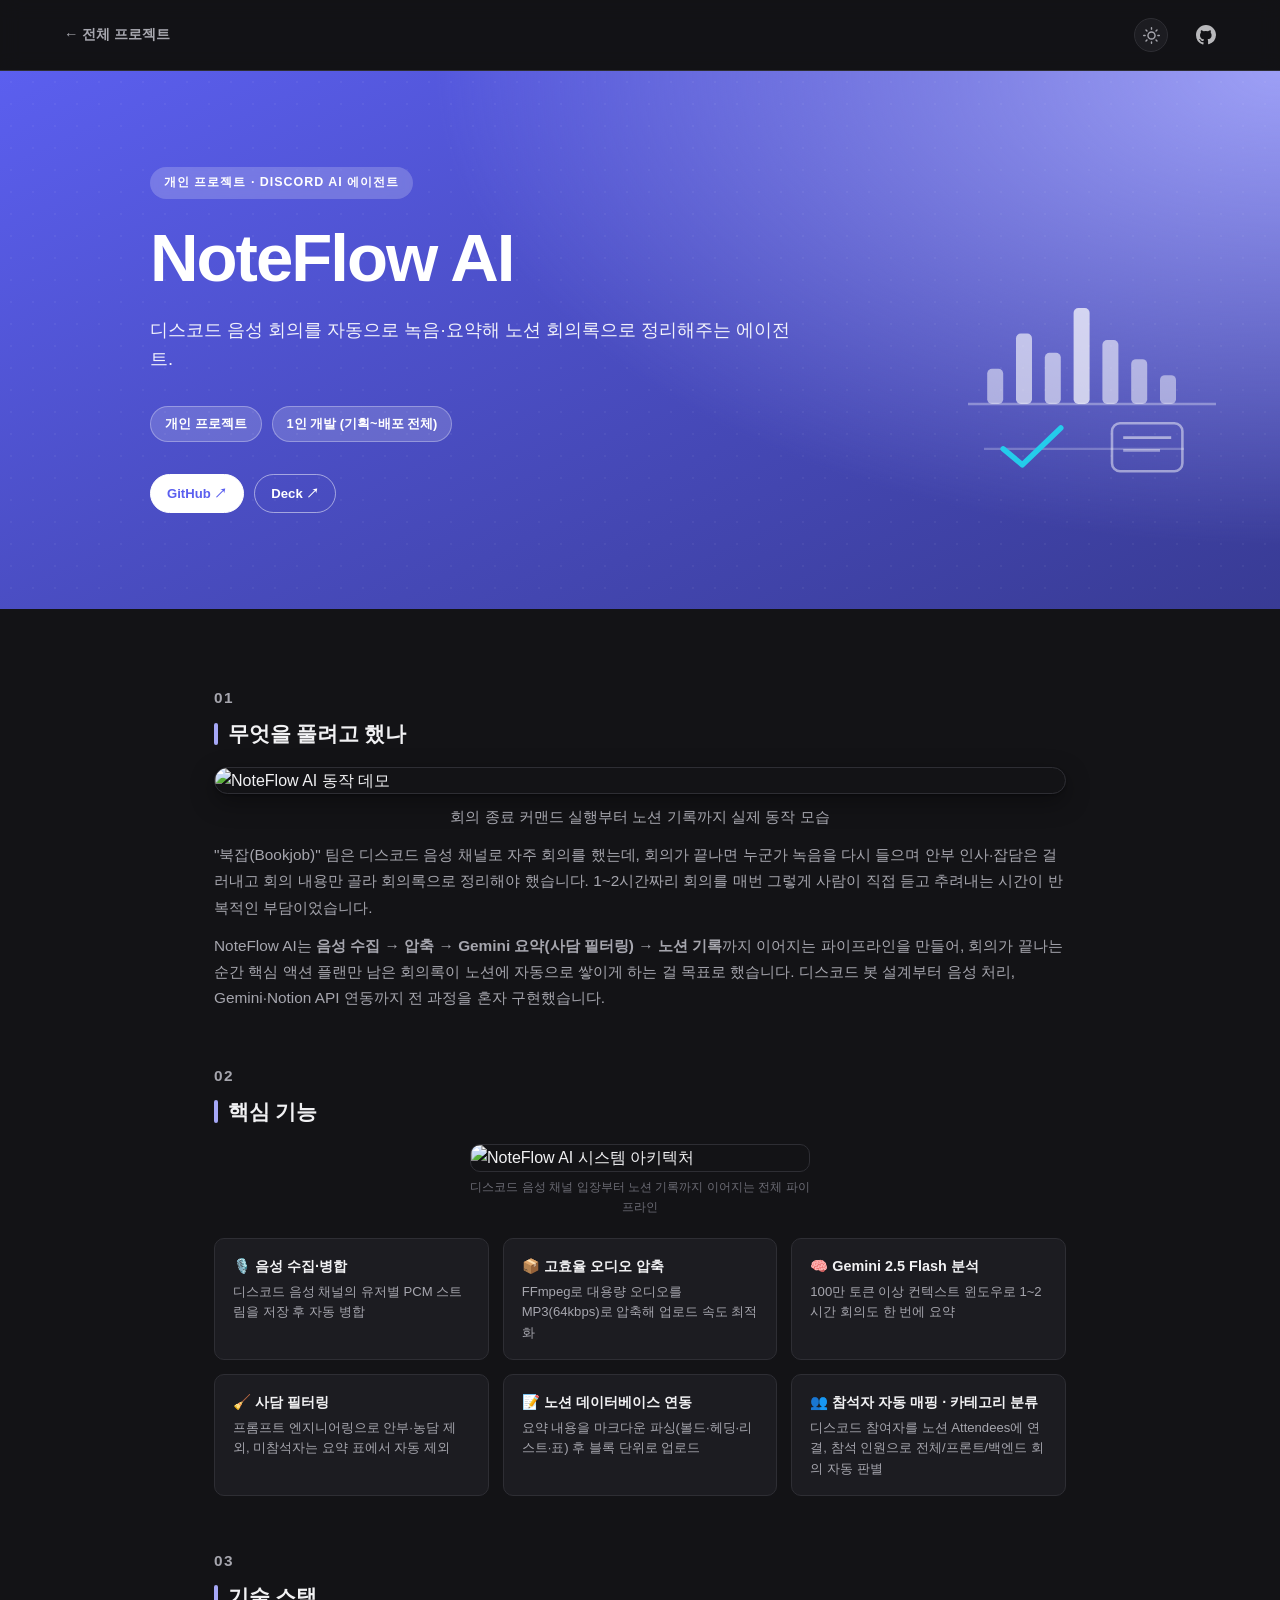
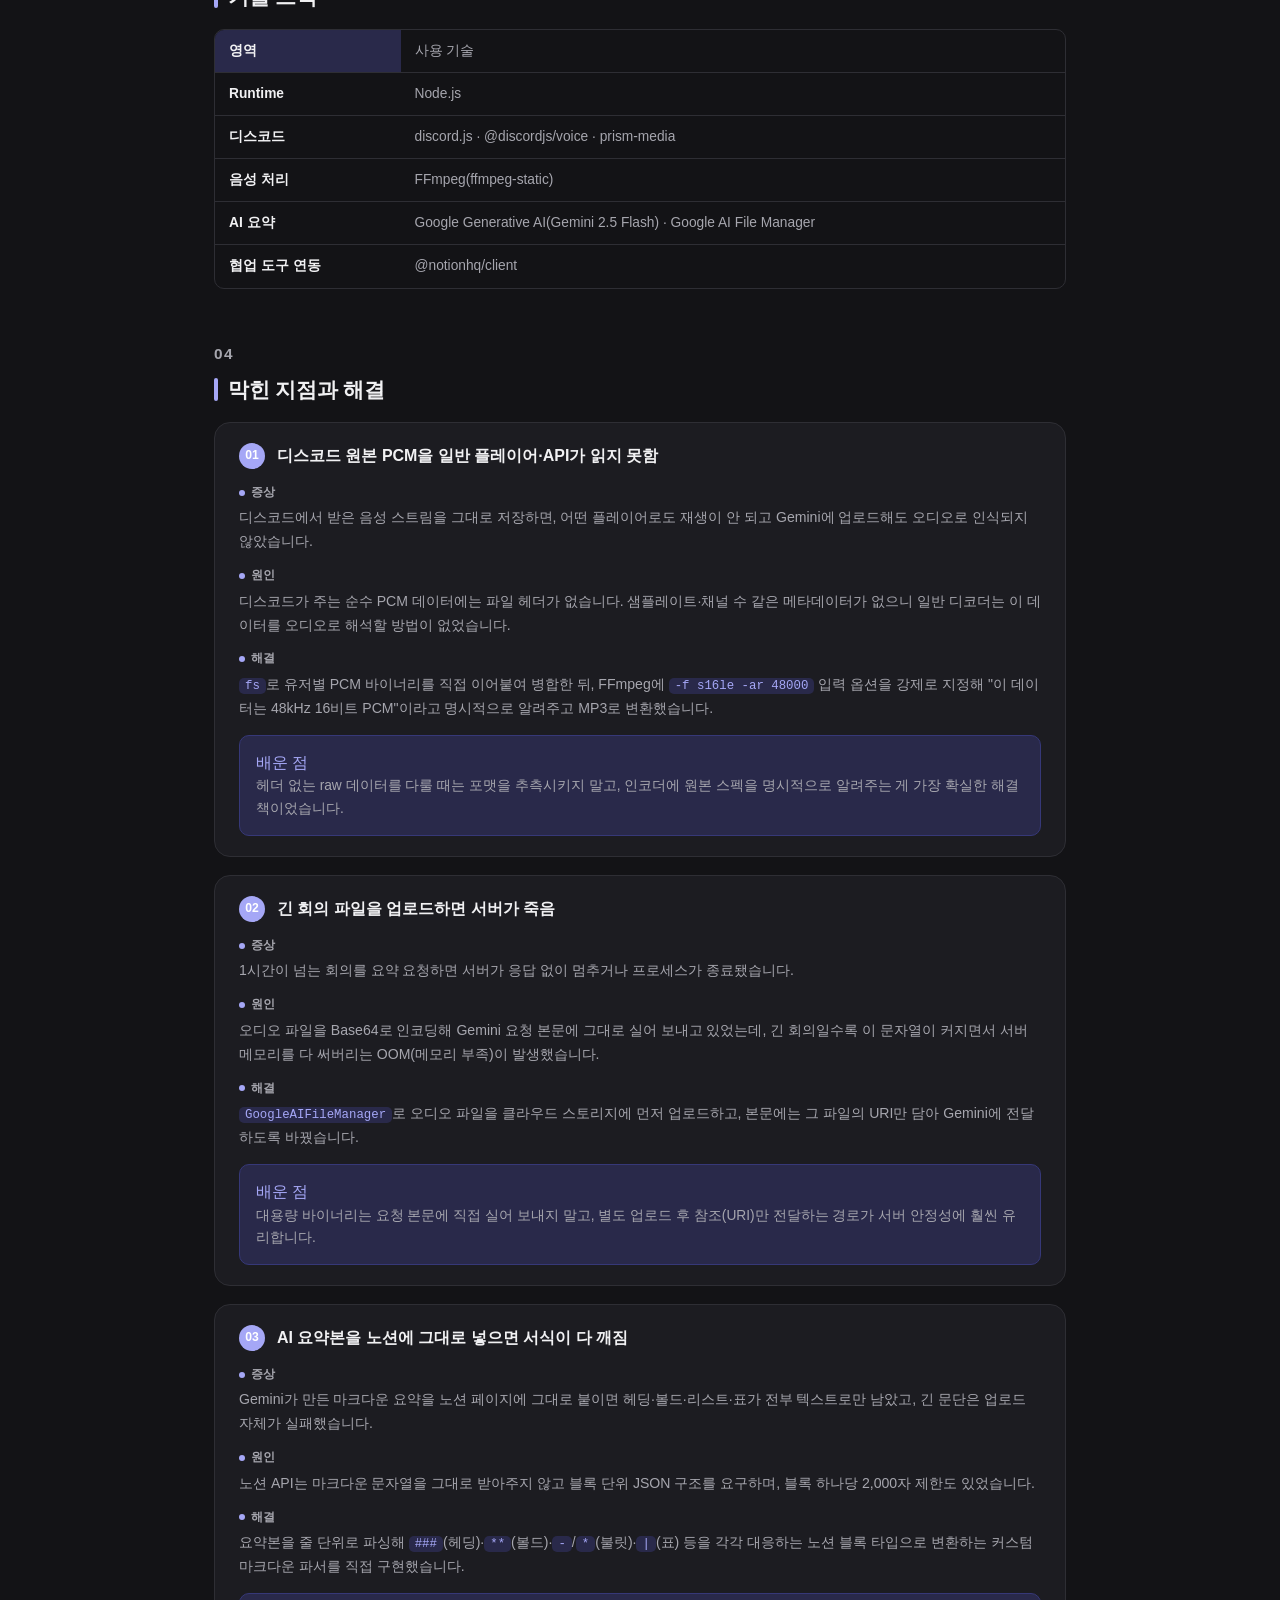
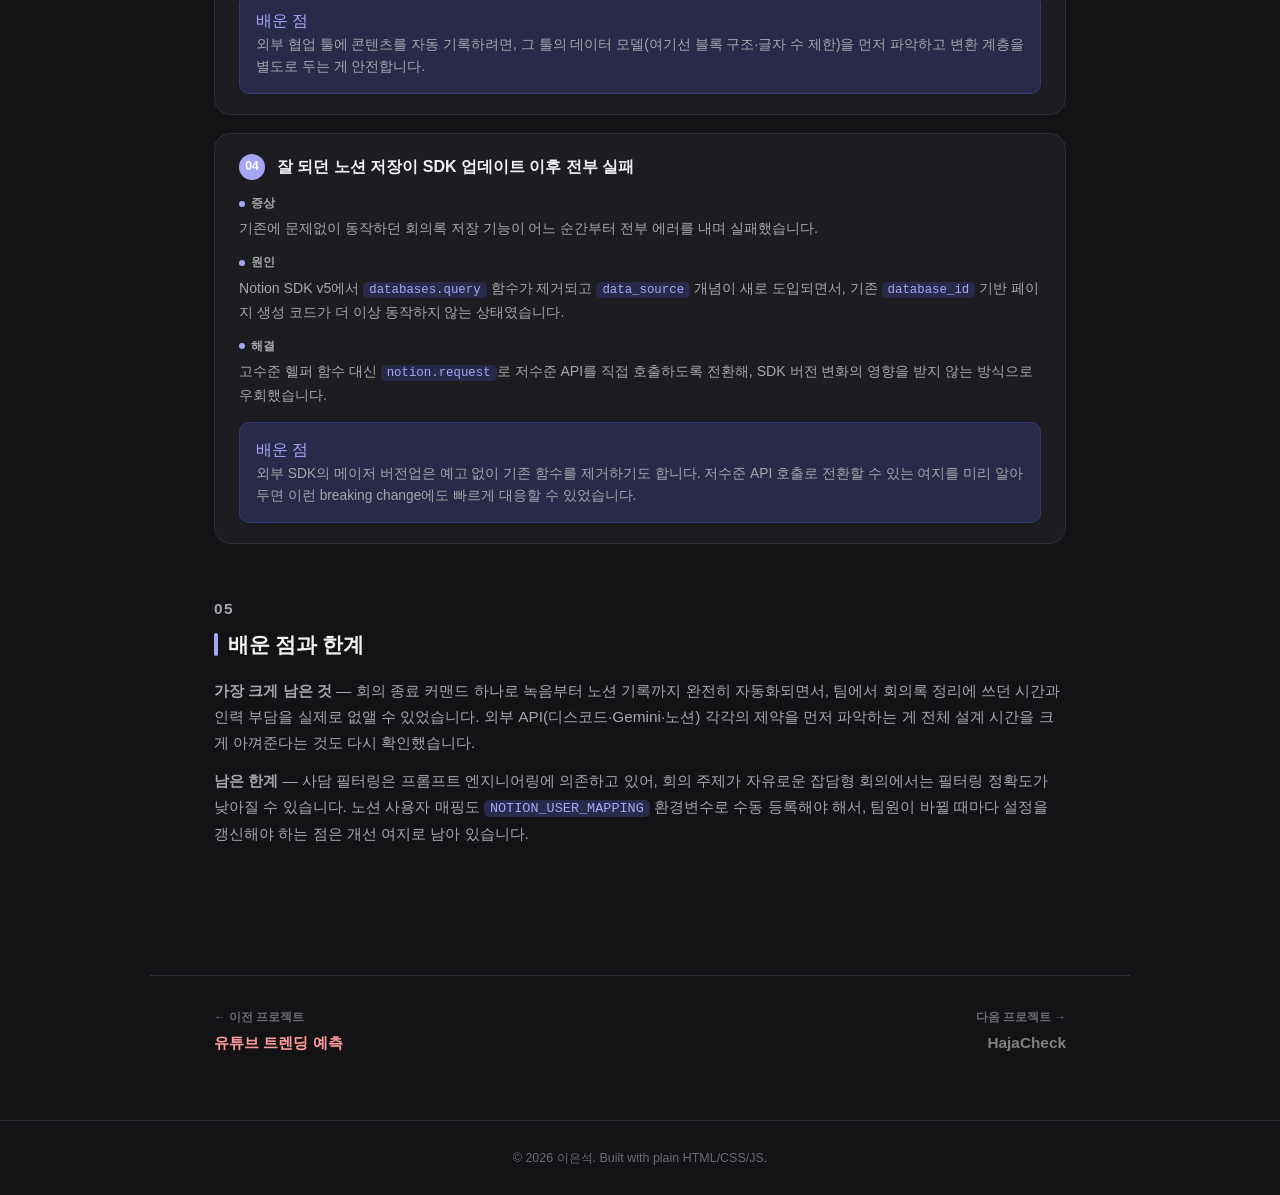
==== commit 24f6643f: "feat: NoteFlow AI 대표 이미지를 실제 동작 GIF로 교체, 문구 수정 - index.html 카드/라이트박스 이미지를 아키텍처 다이어그램에서 동작 데모 GIF로 변경" ====
--- a/projects/bj-meeting-agent.html
+++ b/projects/bj-meeting-agent.html
@@ -63,15 +63,21 @@
   <div class="detail__block">
     <p class="detail__eyebrow">01</p>
     <h2>무엇을 풀려고 했나</h2>
-    <img src="https://github.com/user-attachments/assets/795e7672-fcff-4942-98da-d78592d10fd8" alt="NoteFlow AI 시스템 아키텍처" class="shot">
-    <p class="shot-caption">디스코드 음성 채널 입장부터 노션 기록까지 이어지는 전체 파이프라인</p>
-    <p>"북잡(Bookjob)" 팀은 디스코드 음성 채널로 자주 회의를 했는데, 회의가 끝나면 누군가 녹음을 다시 들으며 회의록을 정리해야 했습니다. 1~2시간짜리 회의를 요약하는 데 드는 시간과, 안부 인사·잡담까지 그대로 옮겨 적는 수작업이 반복적인 부담이었습니다.</p>
+    <img src="https://github.com/user-attachments/assets/ce892e0c-071a-40c7-84a5-28b8c626fb57" alt="NoteFlow AI 동작 데모" class="shot">
+    <p class="shot-caption">회의 종료 커맨드 실행부터 노션 기록까지 실제 동작 모습</p>
+    <p>"북잡(Bookjob)" 팀은 디스코드 음성 채널로 자주 회의를 했는데, 회의가 끝나면 누군가 녹음을 다시 들으며 안부 인사·잡담은 걸러내고 회의 내용만 골라 회의록으로 정리해야 했습니다. 1~2시간짜리 회의를 매번 그렇게 사람이 직접 듣고 추려내는 시간이 반복적인 부담이었습니다.</p>
     <p>NoteFlow AI는 <strong>음성 수집 → 압축 → Gemini 요약(사담 필터링) → 노션 기록</strong>까지 이어지는 파이프라인을 만들어, 회의가 끝나는 순간 핵심 액션 플랜만 남은 회의록이 노션에 자동으로 쌓이게 하는 걸 목표로 했습니다. 디스코드 봇 설계부터 음성 처리, Gemini·Notion API 연동까지 전 과정을 혼자 구현했습니다.</p>
   </div>
 
   <div class="detail__block">
     <p class="detail__eyebrow">02</p>
     <h2>핵심 기능</h2>
+    <div class="shot-grid" style="max-width:340px; margin:0 auto 20px;">
+      <figure>
+        <img src="https://github.com/user-attachments/assets/795e7672-fcff-4942-98da-d78592d10fd8" alt="NoteFlow AI 시스템 아키텍처">
+        <figcaption>디스코드 음성 채널 입장부터 노션 기록까지 이어지는 전체 파이프라인</figcaption>
+      </figure>
+    </div>
     <div class="feature-grid">
       <div class="feature-item">
         <div class="f-title">🎙️ 음성 수집·병합</div>
